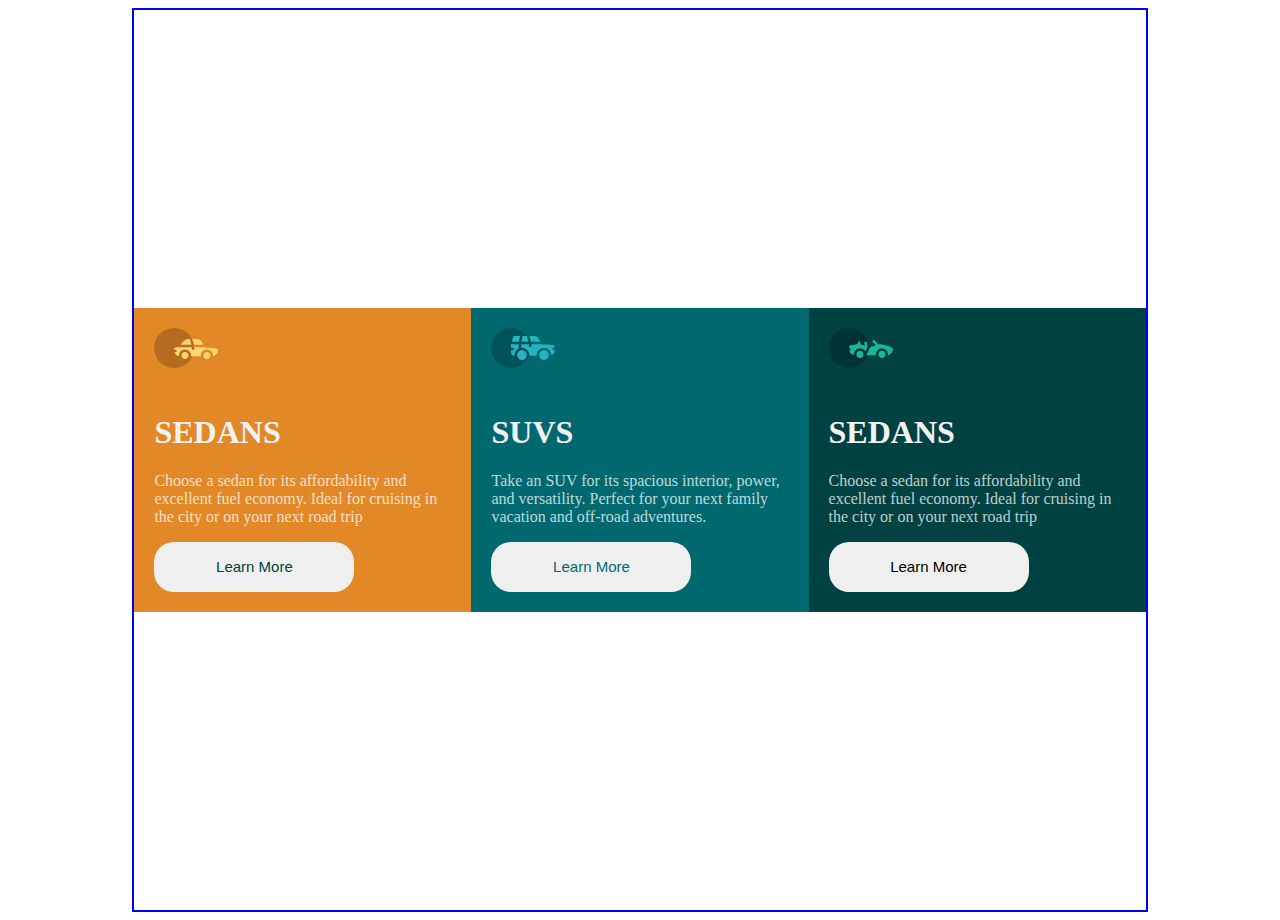
==== flex.html @ 6f493eb9 "first commit" ====
<!DOCTYPE html>
<html lang="en">
  <head>
    <meta charset="UTF-8" />
    <meta http-equiv="X-UA-Compatible" content="IE=edge" />
    <meta name="viewport" content="width=device-width, initial-scale=1.0" />
    <title>Document</title>
    <link rel="stylesheet" href="flex.css" />
  </head>
  <body>
    <div class="container">
      <div class="col1">
        <object
          data="./images/images/icon-sedans.svg"
          width="200"
          height="40"
        ></object>
        <h1>SEDANS</h1>
        <p>
          Choose a sedan for its affordability and excellent fuel economy. Ideal
          for cruising in the city or on your next road trip
        </p>
        <button class="btn">Learn More</button>
      </div>

      <div class="col2">
        <object
          data="./images/images/icon-suvs.svg"
          width="200"
          height="40"
        ></object>
        <h1>SUVS</h1>
        <p>
          Take an SUV for its spacious interior, power, and versatility. Perfect
          for your next family vacation and off-road adventures.
        </p>
        <button class="btn">Learn More</button>
      </div>

      <div class="col3">
        <object
          data="./images/images/icon-luxury.svg"
          width="200"
          height="40"
        ></object>
        <h1>SEDANS</h1>
        <p>
          Choose a sedan for its affordability and excellent fuel economy. Ideal
          for cruising in the city or on your next road trip
        </p>
        <button class="btn">Learn More</button>
      </div>
    </div>
  </body>
</html>
---- flex.css ----
body {
  box-sizing: border-box;
  color: hsl(0, 0%, 95%);
  /* margin: 0; */
}

.container {
  width: 80%;
  height: 100vh;
  display: flex;
  flex-flow: row nowrap;
  border: solid blue 2px;
  align-items: center;
  margin: auto auto;
}

.col1 {
  background-color: hsl(31, 77%, 52%);
}
.col2 {
  background-color: hsl(184, 100%, 22%);
}
.col3 {
  background-color: hsl(179, 100%, 13%);
}
.col1,
.col2,
.col3 {
  flex: 1 1 200px;
  padding: 20px;
}

p {
  color: hsla(0, 0%, 100%, 0.75);
}
.btn {
  width: 200px;
  height: 50px;
  border-radius: 20px;
  border: none;
  outline: none;
  color: hsl(0, 0%, 0%);
  font-size: 15px;
}
.col1 .btn {
  color: hsl(31, 77%, 52%);
}
.col2 .btn {
  color: hsl(184, 100%, 22%);
}
.col1 .btn {
  color: hsl(179, 100%, 13%);
}

object {
  padding-bottom: 20px;
  border: solid green 20x;
}
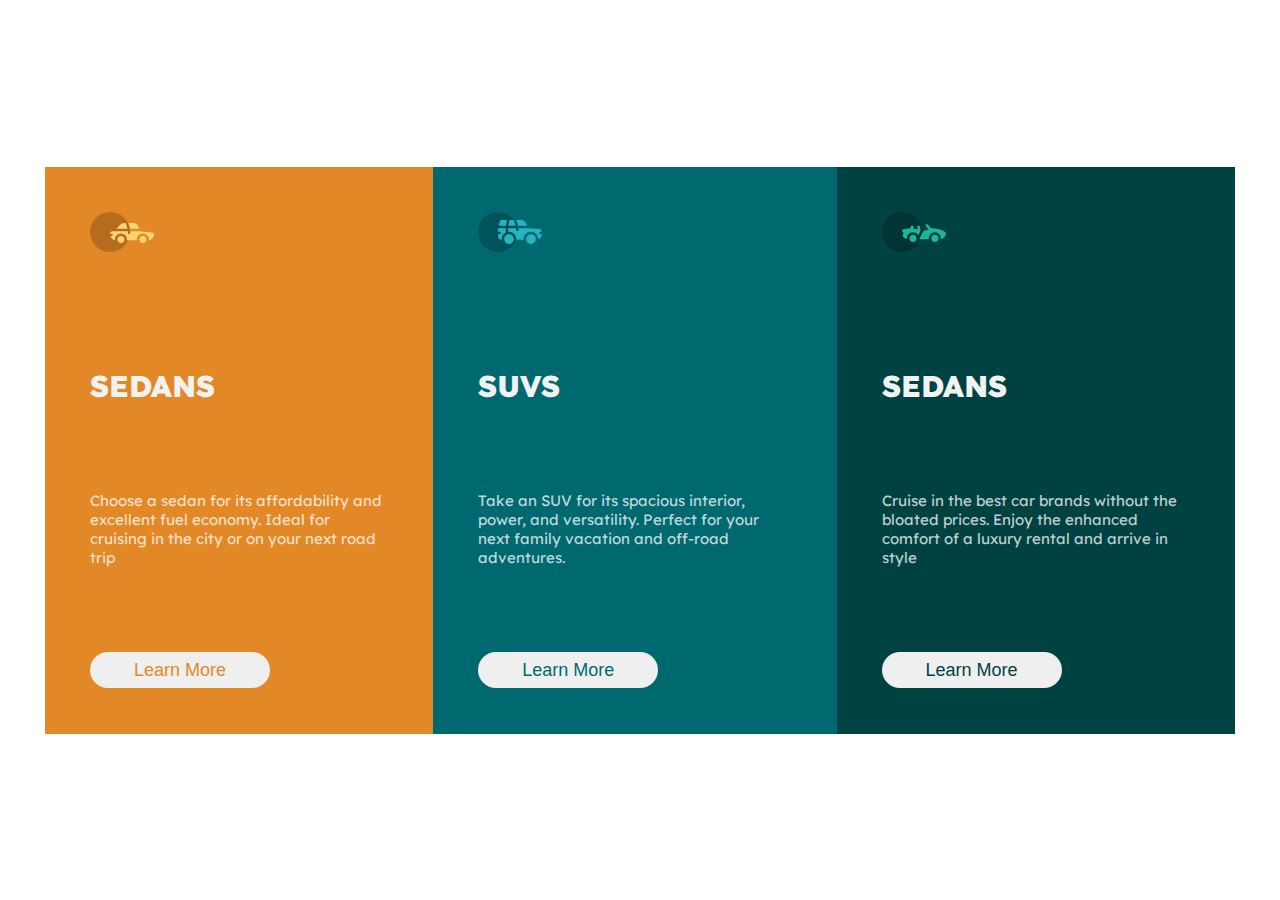
==== commit 2f967889: "first commit" ====
--- a/flex.html
+++ b/flex.html
@@ -6,6 +6,14 @@
     <meta name="viewport" content="width=device-width, initial-scale=1.0" />
     <title>Document</title>
     <link rel="stylesheet" href="flex.css" />
+    <link
+      href="https://fonts.googleapis.com/css2?family=Lexend+Deca:wght@200&display=swap"
+      rel="stylesheet"
+    />
+    <link
+      href="https://fonts.googleapis.com/css2?family=Big+Shoulders+Display:wght@200&family=Lexend+Deca:wght@200&display=swap"
+      rel="stylesheet"
+    />
   </head>
   <body>
     <div class="container">
@@ -13,7 +21,7 @@
         <object
           data="./images/images/icon-sedans.svg"
           width="200"
-          height="40"
+          height="70"
         ></object>
         <h1>SEDANS</h1>
         <p>
@@ -27,7 +35,7 @@
         <object
           data="./images/images/icon-suvs.svg"
           width="200"
-          height="40"
+          height="70"
         ></object>
         <h1>SUVS</h1>
         <p>
@@ -41,12 +49,12 @@
         <object
           data="./images/images/icon-luxury.svg"
           width="200"
-          height="40"
+          height="70"
         ></object>
         <h1>SEDANS</h1>
         <p>
-          Choose a sedan for its affordability and excellent fuel economy. Ideal
-          for cruising in the city or on your next road trip
+          Cruise in the best car brands without the bloated prices. Enjoy the
+          enhanced comfort of a luxury rental and arrive in style
         </p>
         <button class="btn">Learn More</button>
       </div>
--- a/flex.css
+++ b/flex.css
@@ -1,17 +1,22 @@
+* {
+  box-sizing: border-box;
+  padding: 0;
+  margin: 0;
+}
+
 body {
-  box-sizing: border-box;
-  color: hsl(0, 0%, 95%);
-  /* margin: 0; */
+  font-size: 15px;
+  font-family: "Lexend Deca", sans-serif;
+  font-weight: 400;
 }
 
 .container {
-  width: 80%;
+  padding: 3em;
   height: 100vh;
   display: flex;
   flex-flow: row nowrap;
-  border: solid blue 2px;
+  justify-content: center;
   align-items: center;
-  margin: auto auto;
 }
 
 .col1 {
@@ -26,33 +31,57 @@
 .col1,
 .col2,
 .col3 {
-  flex: 1 1 200px;
-  padding: 20px;
+  height: 70%;
+  padding: 3em;
+  display: flex;
+  flex-flow: column;
+  justify-content: space-between;
 }
 
 p {
   color: hsla(0, 0%, 100%, 0.75);
 }
+
+h1 {
+  font-family: "Big Shoulders Display", cursive;
+  font-family: "Lexend Deca", sans-serif;
+  color: hsl(0, 0%, 95%);
+  font-weight: 800;
+}
 .btn {
-  width: 200px;
-  height: 50px;
+  width: 10em;
+  height: 2em;
   border-radius: 20px;
   border: none;
   outline: none;
-  color: hsl(0, 0%, 0%);
-  font-size: 15px;
+  font-size: 1.2em;
 }
+
 .col1 .btn {
   color: hsl(31, 77%, 52%);
+}
+.col1 .btn:active {
+  background-color: hsl(31, 77%, 52%);
+  color: hsl(0, 0%, 95%);
+  border: 1px solid hsl(0, 0%, 95%);
 }
 .col2 .btn {
   color: hsl(184, 100%, 22%);
 }
-.col1 .btn {
+.col2 .btn:active {
+  background-color: hsl(184, 100%, 22%);
+  color: hsl(0, 0%, 95%);
+  border: 1px solid hsl(0, 0%, 95%);
+}
+.col3 .btn {
   color: hsl(179, 100%, 13%);
+}
+.col3 .btn:active {
+  background-color: hsl(179, 100%, 13%);
+  color: hsl(0, 0%, 95%);
+  border: 1px solid hsl(0, 0%, 95%);
 }
 
 object {
   padding-bottom: 20px;
-  border: solid green 20x;
 }
